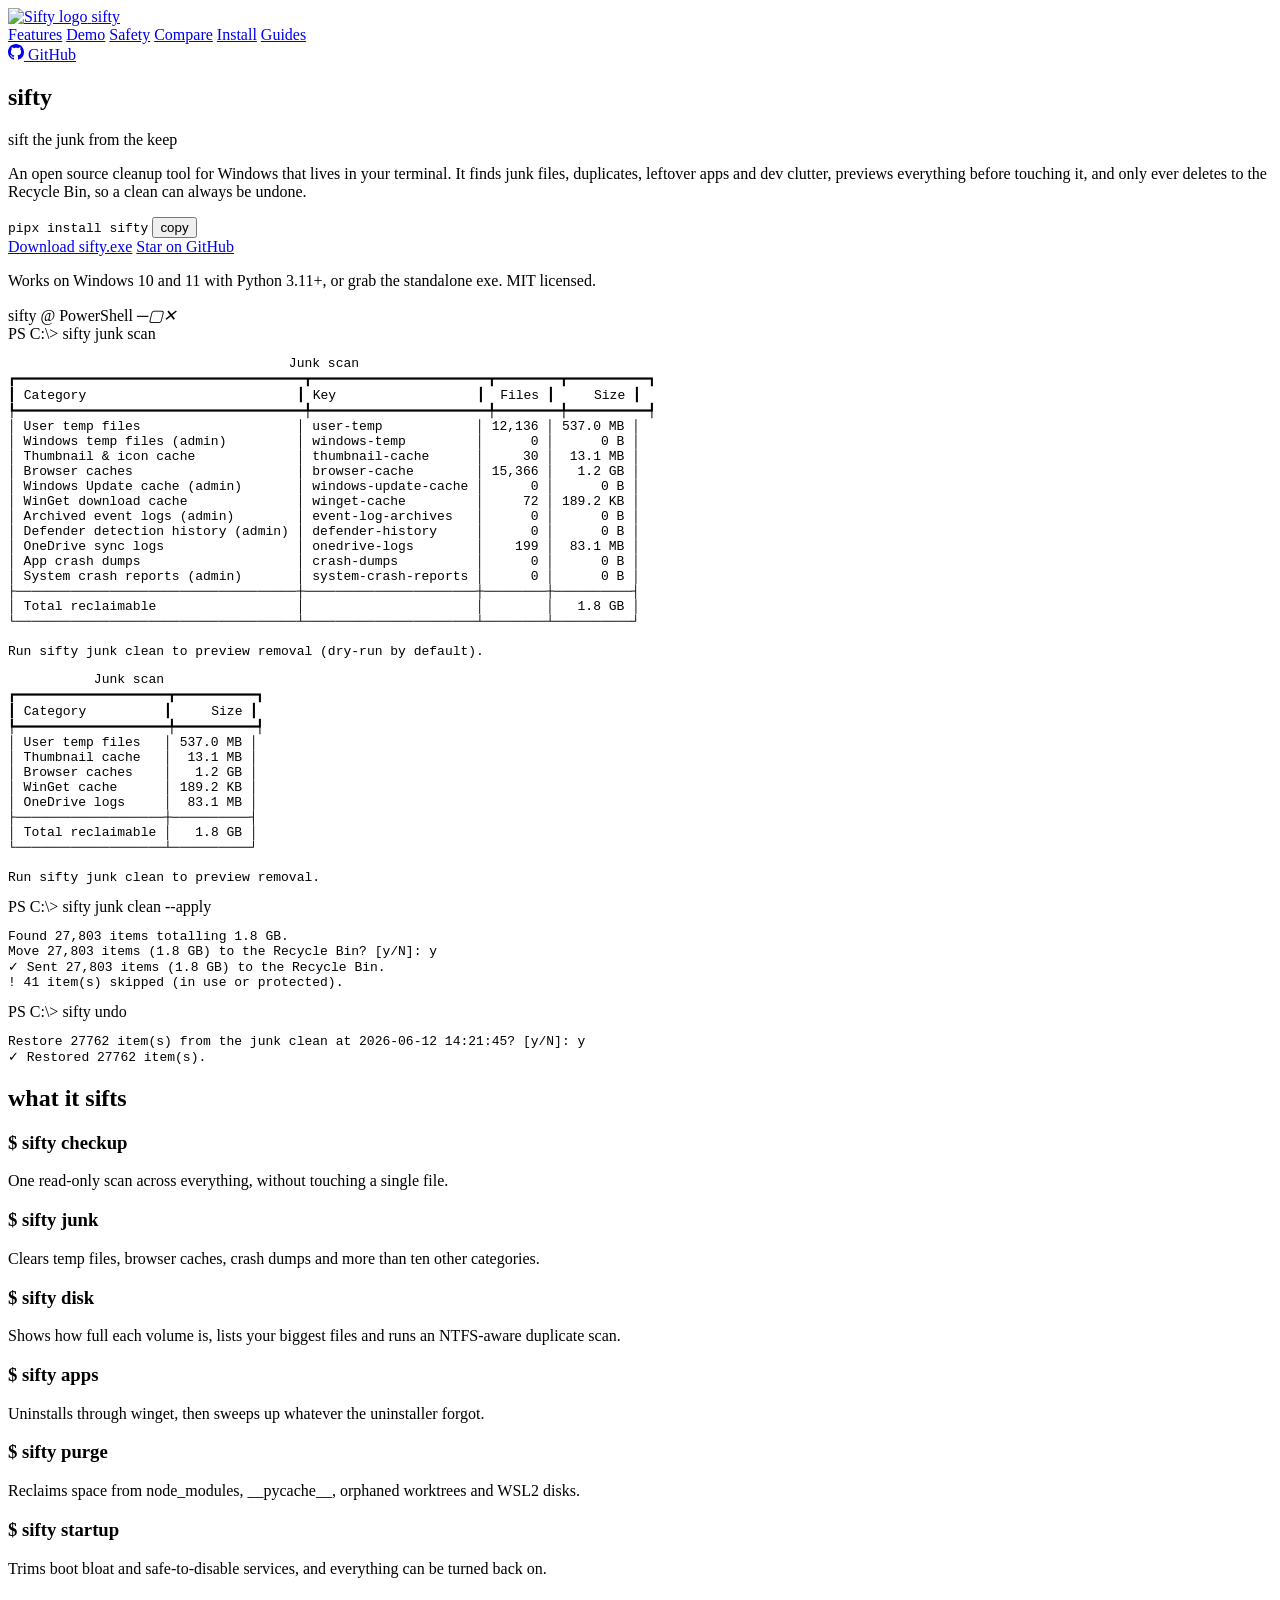
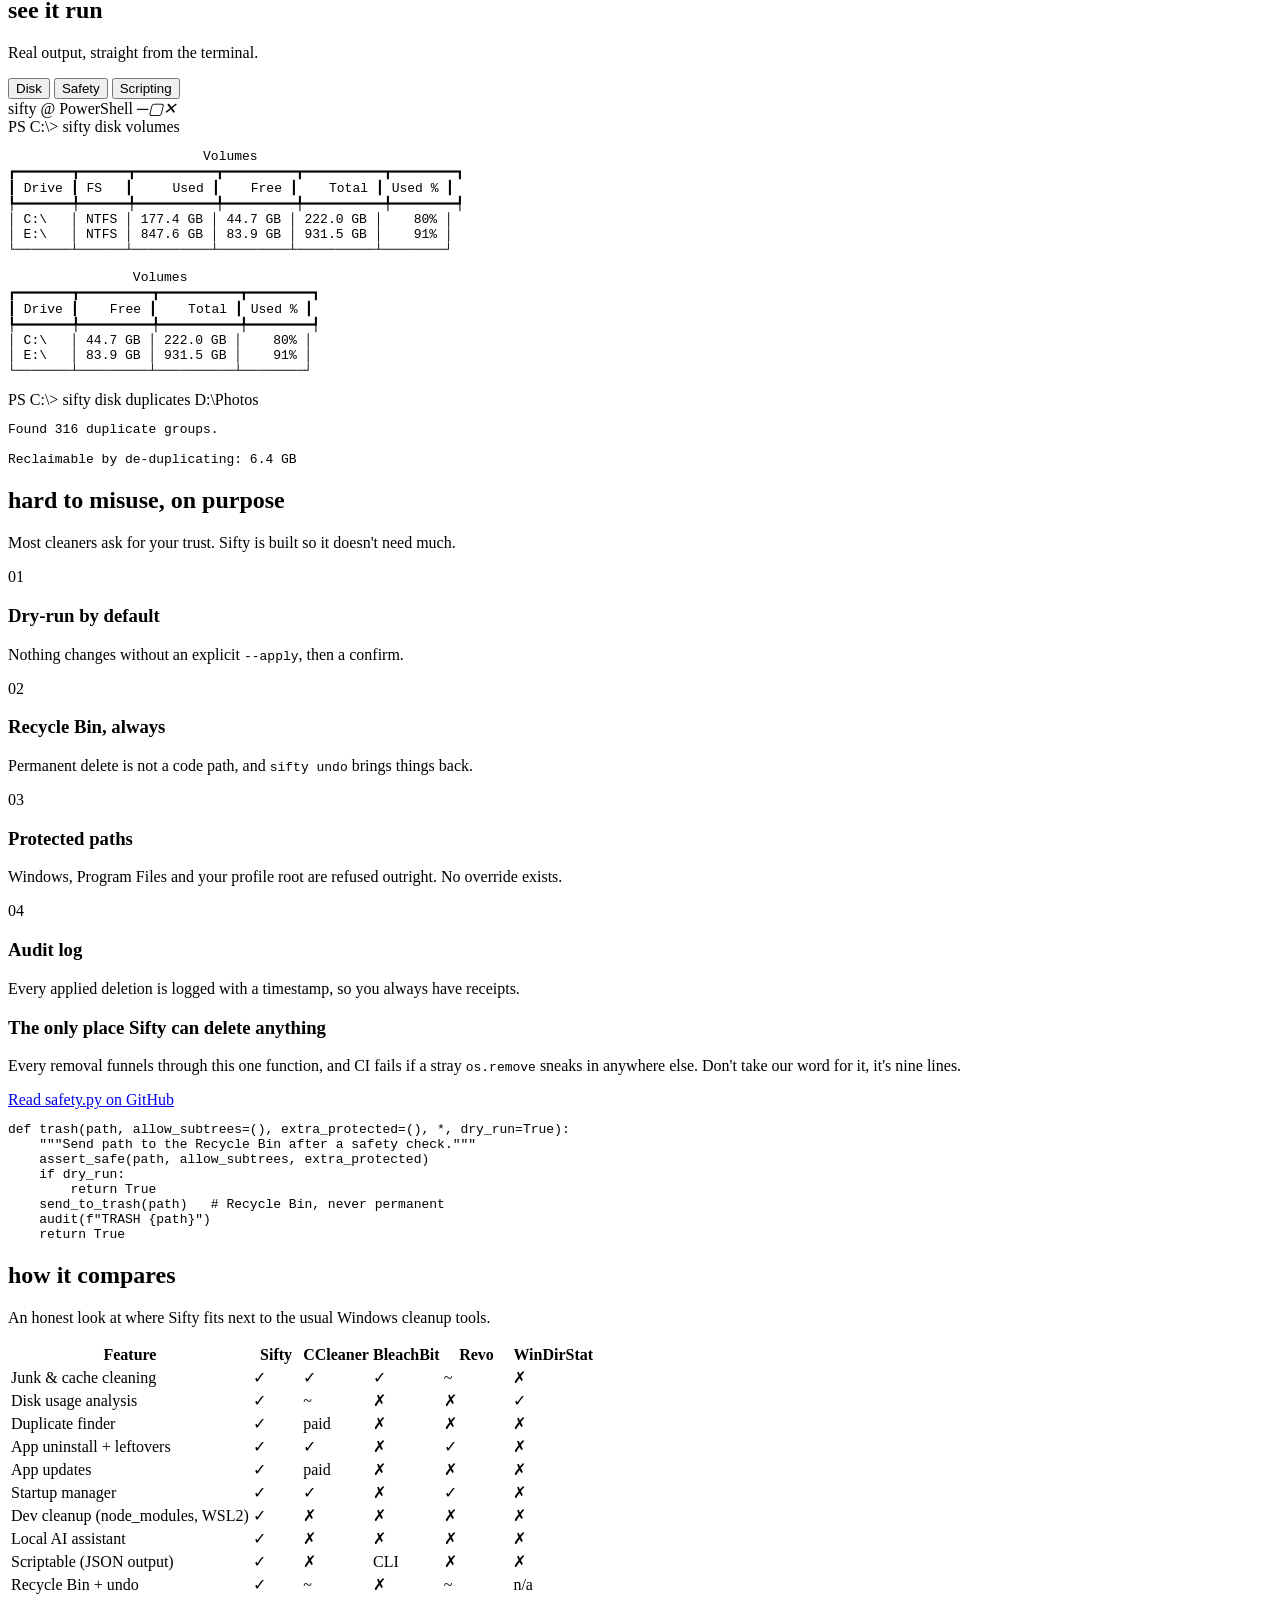
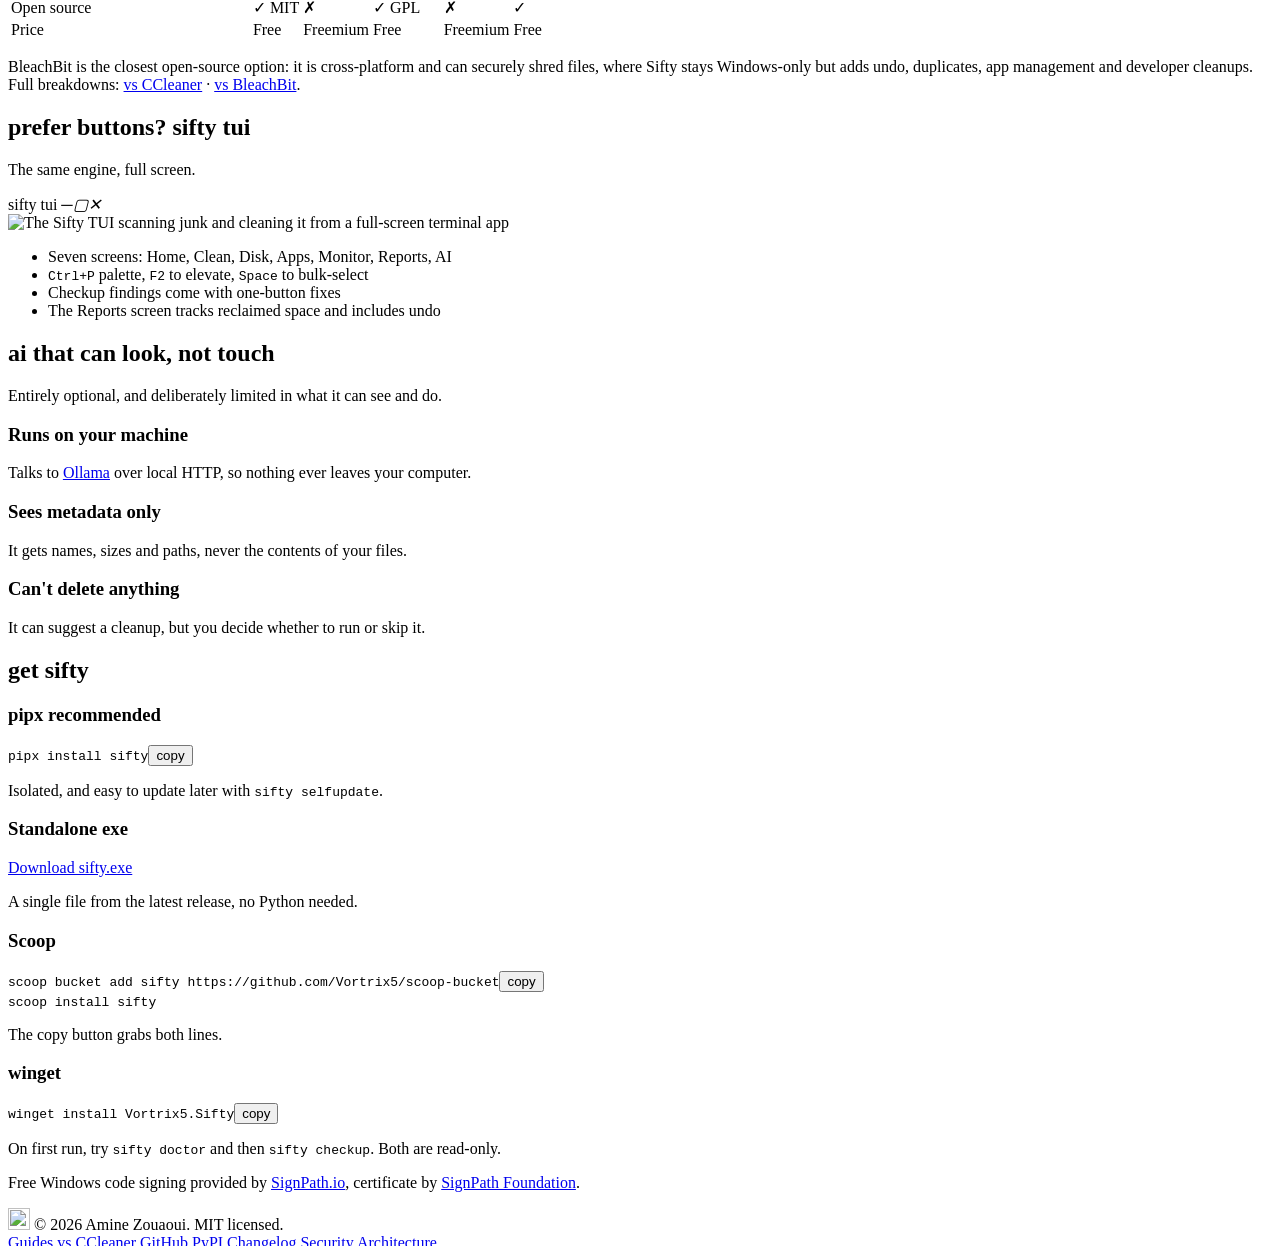
==== site/index.html @ a157681f "(chore) bump version to 0.9.0" ====
<!doctype html>
<html lang="en">
<head>
  <meta charset="utf-8">
  <meta name="viewport" content="width=device-width, initial-scale=1">
  <title>Sifty - sift the junk from the keep</title>
  <meta name="description" content="An open source Windows maintenance CLI and TUI that cleans junk, finds duplicates, manages apps and updates, and purges dev clutter. Dry-run by default, Recycle Bin only, with undo.">
  <link rel="canonical" href="https://sifty.tech/">
  <link rel="icon" type="image/png" href="assets/logo.png">
  <meta property="og:type" content="website">
  <meta property="og:title" content="Sifty - sift the junk from the keep">
  <meta property="og:description" content="Open source Windows cleanup in your terminal. Dry-run by default, deletes only to the Recycle Bin, and every clean can be undone. The optional AI runs locally and never touches your files.">
  <meta property="og:url" content="https://sifty.tech/">
  <meta property="og:image" content="https://sifty.tech/assets/social-preview.png">
  <meta name="twitter:card" content="summary_large_image">
  <meta name="twitter:title" content="Sifty - sift the junk from the keep">
  <meta name="twitter:description" content="Open source Windows cleanup in your terminal. Dry-run by default, deletes only to the Recycle Bin, and every clean can be undone.">
  <meta name="twitter:image" content="https://sifty.tech/assets/social-preview.png">
  <link rel="stylesheet" href="style.css">
  <script type="application/ld+json">
  {
    "@context": "https://schema.org",
    "@type": "SoftwareApplication",
    "name": "Sifty",
    "operatingSystem": "Windows 10, Windows 11",
    "applicationCategory": "DeveloperApplication",
    "applicationSubCategory": "System maintenance utility",
    "description": "An open source Windows maintenance CLI and TUI that cleans junk, finds duplicate files, manages apps and updates, and purges developer clutter. Dry-run by default, deletes only to the Recycle Bin, and every clean can be undone.",
    "url": "https://sifty.tech/",
    "downloadUrl": "https://github.com/Vortrix5/sifty/releases/latest",
    "softwareVersion": "0.9.0",
    "license": "https://opensource.org/licenses/MIT",
    "image": "https://sifty.tech/assets/social-preview.png",
    "screenshot": "https://sifty.tech/assets/demo.gif",
    "author": { "@type": "Person", "name": "Amine Zouaoui" },
    "offers": { "@type": "Offer", "price": "0", "priceCurrency": "USD" }
  }
  </script>
</head>
<body>

<header class="nav">
  <a class="nav-brand" href="#top">
    <img src="assets/logo.png" alt="Sifty logo" width="28" height="28">
    <span>sifty</span>
  </a>
  <nav class="nav-links" aria-label="Page sections">
    <a href="#features">Features</a>
    <a href="#demo">Demo</a>
    <a href="#safety">Safety</a>
    <a href="#compare">Compare</a>
    <a href="#install">Install</a>
    <a href="guides/">Guides</a>
  </nav>
  <a class="nav-gh" href="https://github.com/Vortrix5/sifty" rel="noopener">
    <svg viewBox="0 0 16 16" width="16" height="16" aria-hidden="true"><path fill="currentColor" d="M8 0C3.58 0 0 3.58 0 8c0 3.54 2.29 6.53 5.47 7.59.4.07.55-.17.55-.38 0-.19-.01-.82-.01-1.49-2.01.37-2.53-.49-2.69-.94-.09-.23-.48-.94-.82-1.13-.28-.15-.68-.52-.01-.53.63-.01 1.08.58 1.23.82.72 1.21 1.87.87 2.33.66.07-.52.28-.87.51-1.07-1.78-.2-3.64-.89-3.64-3.95 0-.87.31-1.59.82-2.15-.08-.2-.36-1.02.08-2.12 0 0 .67-.21 2.2.82.64-.18 1.32-.27 2-.27s1.36.09 2 .27c1.53-1.04 2.2-.82 2.2-.82.44 1.1.16 1.92.08 2.12.51.56.82 1.27.82 2.15 0 3.07-1.87 3.75-3.65 3.95.29.25.54.73.54 1.48 0 1.07-.01 1.93-.01 2.2 0 .21.15.46.55.38A8.01 8.01 0 0 0 16 8c0-4.42-3.58-8-8-8z"/></svg>
    <span>GitHub</span>
  </a>
</header>

<main id="top">

  <!-- Hero -->
  <section class="hero">
    <div class="hero-copy">
      <h1 class="wordmark">sifty<span class="caret" aria-hidden="true"></span></h1>
      <p class="tagline">sift the junk from the keep</p>
      <p class="lede">
        An open source cleanup tool for Windows that lives in your terminal.
        It finds junk files, duplicates, leftover apps and dev clutter, previews
        everything before touching it, and only ever deletes to the Recycle Bin,
        so a clean can always be undone.
      </p>
      <div class="install-pill">
        <code>pipx install sifty</code>
        <button class="copy-btn" data-copy="pipx install sifty" aria-label="Copy install command">copy</button>
      </div>
      <div class="hero-actions">
        <a class="btn btn-primary" href="https://github.com/Vortrix5/sifty/releases/latest" rel="noopener">Download sifty.exe</a>
        <a class="btn btn-ghost" href="https://github.com/Vortrix5/sifty" rel="noopener">Star on GitHub</a>
      </div>
      <p class="hero-fine">Works on Windows 10 and 11 with Python 3.11+, or grab the standalone exe. MIT licensed.</p>
    </div>

    <div class="hero-term">
      <div class="term" aria-label="Terminal demo of sifty cleaning junk and undoing it">
        <div class="term-bar">
          <span class="term-title">sifty @ PowerShell</span>
          <span class="term-controls" aria-hidden="true"><i>&#x2500;</i><i>&#x25A2;</i><i>&#x2715;</i></span>
        </div>
        <div class="term-body" id="heroTerm">
          <!-- Static transcript (replaced by the typed animation when JS runs) -->
          <div><span class="c-p">PS C:\&gt;</span> sifty junk scan</div>
          <pre class="t-out desktop-only">                                    <span class="c-d t-i">Junk scan</span>
<span class="c-d">┏━━━━━━━━━━━━━━━━━━━━━━━━━━━━━━━━━━━━┳━━━━━━━━━━━━━━━━━━━━━━┳━━━━━━━━┳━━━━━━━━━━┓</span>
<span class="c-d">┃</span> <span class="c-b">Category                          </span> <span class="c-d">┃</span> <span class="c-b">Key                 </span> <span class="c-d">┃</span> <span class="c-b"> Files</span> <span class="c-d">┃</span> <span class="c-b">    Size</span> <span class="c-d">┃</span>
<span class="c-d">┡━━━━━━━━━━━━━━━━━━━━━━━━━━━━━━━━━━━━╇━━━━━━━━━━━━━━━━━━━━━━╇━━━━━━━━╇━━━━━━━━━━┩</span>
<span class="c-d">│</span> User temp files                    <span class="c-d">│ user-temp            │</span> 12,136 <span class="c-d">│</span> 537.0 MB <span class="c-d">│</span>
<span class="c-d">│</span> Windows temp files <span class="c-y">(admin)</span>         <span class="c-d">│ windows-temp         │</span>      0 <span class="c-d">│</span>      0 B <span class="c-d">│</span>
<span class="c-d">│</span> Thumbnail &amp; icon cache             <span class="c-d">│ thumbnail-cache      │</span>     30 <span class="c-d">│</span>  13.1 MB <span class="c-d">│</span>
<span class="c-d">│</span> Browser caches                     <span class="c-d">│ browser-cache        │</span> 15,366 <span class="c-d">│</span>   1.2 GB <span class="c-d">│</span>
<span class="c-d">│</span> Windows Update cache <span class="c-y">(admin)</span>       <span class="c-d">│ windows-update-cache │</span>      0 <span class="c-d">│</span>      0 B <span class="c-d">│</span>
<span class="c-d">│</span> WinGet download cache              <span class="c-d">│ winget-cache         │</span>     72 <span class="c-d">│</span> 189.2 KB <span class="c-d">│</span>
<span class="c-d">│</span> Archived event logs <span class="c-y">(admin)</span>        <span class="c-d">│ event-log-archives   │</span>      0 <span class="c-d">│</span>      0 B <span class="c-d">│</span>
<span class="c-d">│</span> Defender detection history <span class="c-y">(admin)</span> <span class="c-d">│ defender-history     │</span>      0 <span class="c-d">│</span>      0 B <span class="c-d">│</span>
<span class="c-d">│</span> OneDrive sync logs                 <span class="c-d">│ onedrive-logs        │</span>    199 <span class="c-d">│</span>  83.1 MB <span class="c-d">│</span>
<span class="c-d">│</span> App crash dumps                    <span class="c-d">│ crash-dumps          │</span>      0 <span class="c-d">│</span>      0 B <span class="c-d">│</span>
<span class="c-d">│</span> System crash reports <span class="c-y">(admin)</span>       <span class="c-d">│ system-crash-reports │</span>      0 <span class="c-d">│</span>      0 B <span class="c-d">│</span>
<span class="c-d">├────────────────────────────────────┼──────────────────────┼────────┼──────────┤</span>
<span class="c-d">│</span> <span class="c-b">Total reclaimable                 </span> <span class="c-d">│                      │</span>        <span class="c-d">│</span> <span class="c-b">  1.8 GB</span> <span class="c-d">│</span>
<span class="c-d">└────────────────────────────────────┴──────────────────────┴────────┴──────────┘</span>

Run <span class="c-cy">sifty junk clean</span> to preview removal (dry-run by default).</pre>
          <pre class="t-out mobile-only">           <span class="c-d t-i">Junk scan</span>
<span class="c-d">┏━━━━━━━━━━━━━━━━━━━┳━━━━━━━━━━┓</span>
<span class="c-d">┃</span> <span class="c-b">Category         </span> <span class="c-d">┃</span> <span class="c-b">    Size</span> <span class="c-d">┃</span>
<span class="c-d">┡━━━━━━━━━━━━━━━━━━━╇━━━━━━━━━━┩</span>
<span class="c-d">│</span> User temp files   <span class="c-d">│</span> 537.0 MB <span class="c-d">│</span>
<span class="c-d">│</span> Thumbnail cache   <span class="c-d">│</span>  13.1 MB <span class="c-d">│</span>
<span class="c-d">│</span> Browser caches    <span class="c-d">│</span>   1.2 GB <span class="c-d">│</span>
<span class="c-d">│</span> WinGet cache      <span class="c-d">│</span> 189.2 KB <span class="c-d">│</span>
<span class="c-d">│</span> OneDrive logs     <span class="c-d">│</span>  83.1 MB <span class="c-d">│</span>
<span class="c-d">├───────────────────┼──────────┤</span>
<span class="c-d">│</span> <span class="c-b">Total reclaimable</span> <span class="c-d">│</span> <span class="c-b">  1.8 GB</span> <span class="c-d">│</span>
<span class="c-d">└───────────────────┴──────────┘</span>

Run <span class="c-cy">sifty junk clean</span> to preview removal.</pre>
          <div><span class="c-p">PS C:\&gt;</span> sifty junk clean --apply</div>
          <pre class="t-out">Found <span class="c-b">27,803</span> items totalling <span class="c-b">1.8 GB</span>.
Move 27,803 items (1.8 GB) to the Recycle Bin? [y/N]: y
<span class="c-g">✓</span> Sent 27,803 items (1.8 GB) to the Recycle Bin.
<span class="c-y">!</span> 41 item(s) skipped (in use or protected).</pre>
          <div><span class="c-p">PS C:\&gt;</span> sifty undo</div>
          <pre class="t-out">Restore 27762 item(s) from the junk clean at 2026-06-12 14:21:45? [y/N]: y
<span class="c-g">✓</span> Restored 27762 item(s).</pre>
        </div>
      </div>
    </div>
  </section>

  <!-- Features -->
  <section id="features" class="section reveal">
    <h2>what it sifts</h2>
    <div class="grid grid-3">
      <article class="card">
        <h3 class="card-cmd">$ sifty checkup</h3>
        <p>One read-only scan across everything, without touching a single file.</p>
      </article>
      <article class="card">
        <h3 class="card-cmd">$ sifty junk</h3>
        <p>Clears temp files, browser caches, crash dumps and more than ten other categories.</p>
      </article>
      <article class="card">
        <h3 class="card-cmd">$ sifty disk</h3>
        <p>Shows how full each volume is, lists your biggest files and runs an NTFS-aware duplicate scan.</p>
      </article>
      <article class="card">
        <h3 class="card-cmd">$ sifty apps</h3>
        <p>Uninstalls through winget, then sweeps up whatever the uninstaller forgot.</p>
      </article>
      <article class="card">
        <h3 class="card-cmd">$ sifty purge</h3>
        <p>Reclaims space from node_modules, __pycache__, orphaned worktrees and WSL2 disks.</p>
      </article>
      <article class="card">
        <h3 class="card-cmd">$ sifty startup</h3>
        <p>Trims boot bloat and safe-to-disable services, and everything can be turned back on.</p>
      </article>
    </div>
  </section>

  <!-- Demo tabs -->
  <section id="demo" class="section reveal">
    <h2>see it run</h2>
    <p class="section-sub">Real output, straight from the terminal.</p>

    <div class="tabs" role="tablist" aria-label="Command demos">
      <button class="tab is-active" role="tab" aria-selected="true" data-tab="disk">Disk</button>
      <button class="tab" role="tab" aria-selected="false" data-tab="safety">Safety</button>
      <button class="tab" role="tab" aria-selected="false" data-tab="scripting">Scripting</button>
    </div>

    <div class="term term-wide">
      <div class="term-bar">
        <span class="term-title">sifty @ PowerShell</span>
        <span class="term-controls" aria-hidden="true"><i>&#x2500;</i><i>&#x25A2;</i><i>&#x2715;</i></span>
      </div>

      <div class="term-body" data-panel="disk">
        <div><span class="c-p">PS C:\&gt;</span> sifty disk volumes</div>
        <pre class="t-out desktop-only">                         <span class="c-d t-i">Volumes</span>
<span class="c-d">┏━━━━━━━┳━━━━━━┳━━━━━━━━━━┳━━━━━━━━━┳━━━━━━━━━━┳━━━━━━━━┓</span>
<span class="c-d">┃</span> <span class="c-b">Drive</span> <span class="c-d">┃</span> <span class="c-b">FS  </span> <span class="c-d">┃</span> <span class="c-b">    Used</span> <span class="c-d">┃</span> <span class="c-b">   Free</span> <span class="c-d">┃</span> <span class="c-b">   Total</span> <span class="c-d">┃</span> <span class="c-b">Used %</span> <span class="c-d">┃</span>
<span class="c-d">┡━━━━━━━╇━━━━━━╇━━━━━━━━━━╇━━━━━━━━━╇━━━━━━━━━━╇━━━━━━━━┩</span>
<span class="c-d">│</span> C:\   <span class="c-d">│ NTFS │</span> 177.4 GB <span class="c-d">│</span> 44.7 GB <span class="c-d">│</span> 222.0 GB <span class="c-d">│</span> <span class="c-y">   80%</span> <span class="c-d">│</span>
<span class="c-d">│</span> E:\   <span class="c-d">│ NTFS │</span> 847.6 GB <span class="c-d">│</span> 83.9 GB <span class="c-d">│</span> 931.5 GB <span class="c-d">│</span> <span class="c-r">   91%</span> <span class="c-d">│</span>
<span class="c-d">└───────┴──────┴──────────┴─────────┴──────────┴────────┘</span></pre>
        <pre class="t-out mobile-only">                <span class="c-d t-i">Volumes</span>
<span class="c-d">┏━━━━━━━┳━━━━━━━━━┳━━━━━━━━━━┳━━━━━━━━┓</span>
<span class="c-d">┃</span> <span class="c-b">Drive</span> <span class="c-d">┃</span> <span class="c-b">   Free</span> <span class="c-d">┃</span> <span class="c-b">   Total</span> <span class="c-d">┃</span> <span class="c-b">Used %</span> <span class="c-d">┃</span>
<span class="c-d">┡━━━━━━━╇━━━━━━━━━╇━━━━━━━━━━╇━━━━━━━━┩</span>
<span class="c-d">│</span> C:\   <span class="c-d">│</span> 44.7 GB <span class="c-d">│</span> 222.0 GB <span class="c-d">│</span> <span class="c-y">   80%</span> <span class="c-d">│</span>
<span class="c-d">│</span> E:\   <span class="c-d">│</span> 83.9 GB <span class="c-d">│</span> 931.5 GB <span class="c-d">│</span> <span class="c-r">   91%</span> <span class="c-d">│</span>
<span class="c-d">└───────┴─────────┴──────────┴────────┘</span></pre>
        <div><span class="c-p">PS C:\&gt;</span> sifty disk duplicates D:\Photos</div>
        <pre class="t-out">Found <span class="c-b">316</span> duplicate groups.

<span class="c-b">Reclaimable by de-duplicating: 6.4 GB</span></pre>
      </div>

      <div class="term-body" data-panel="safety" hidden>
        <div><span class="c-p">PS C:\&gt;</span> sifty junk clean --apply</div>
        <pre class="t-out">Found <span class="c-b">27,803</span> items totalling <span class="c-b">1.8 GB</span>.
Move 27,803 items (1.8 GB) to the Recycle Bin? [y/N]: y
<span class="c-g">✓</span> Sent 27,803 items (1.8 GB) to the Recycle Bin.</pre>
        <div><span class="c-p">PS C:\&gt;</span> Get-Content $env:APPDATA\sifty\audit.log -Tail 2</div>
        <pre class="t-out"><span class="c-d">2026-06-12T13:21:45+00:00</span> TRASH C:\Users\amine\AppData\Local\Temp\wct8A3.tmp
<span class="c-d">2026-06-12T13:21:45+00:00</span> TRASH C:\Users\amine\AppData\Local\...\thumbcache_96.db</pre>
        <div><span class="c-p">PS C:\&gt;</span> sifty undo</div>
        <pre class="t-out">Restore 27762 item(s) from the junk clean at 2026-06-12 14:21:45? [y/N]: y
<span class="c-g">✓</span> Restored 27762 item(s).</pre>
        <p class="panel-note">Protected paths like <code>C:\Windows</code> are refused outright. There is no <code>--force</code> flag.</p>
      </div>

      <div class="term-body" data-panel="scripting" hidden>
        <div><span class="c-p">PS C:\&gt;</span> sifty junk scan | jq '[.[].size_bytes] | add'</div>
        <pre class="t-out">1940603039</pre>
        <div><span class="c-p">PS C:\&gt;</span> sifty disk volumes | jq '.[] | {drive, percent}'</div>
        <pre class="t-out">{
  "drive": "C:\\",
  "percent": 79.9
}
{
  "drive": "E:\\",
  "percent": 91
}</pre>
        <p class="panel-note">Read-only commands emit JSON when piped, or with <code>--json</code>.</p>
      </div>
    </div>
  </section>

  <!-- Safety -->
  <section id="safety" class="section reveal">
    <h2>hard to misuse, on purpose</h2>
    <p class="section-sub">Most cleaners ask for your trust. Sifty is built so it doesn't need much.</p>
    <div class="grid grid-4">
      <article class="card card-num">
        <span class="num">01</span>
        <h3>Dry-run by default</h3>
        <p>Nothing changes without an explicit <code>--apply</code>, then a confirm.</p>
      </article>
      <article class="card card-num">
        <span class="num">02</span>
        <h3>Recycle Bin, always</h3>
        <p>Permanent delete is not a code path, and <code>sifty undo</code> brings things back.</p>
      </article>
      <article class="card card-num">
        <span class="num">03</span>
        <h3>Protected paths</h3>
        <p>Windows, Program Files and your profile root are refused outright. No override exists.</p>
      </article>
      <article class="card card-num">
        <span class="num">04</span>
        <h3>Audit log</h3>
        <p>Every applied deletion is logged with a timestamp, so you always have receipts.</p>
      </article>
    </div>

    <div class="code-proof">
      <div class="code-proof-text">
        <h3>The only place Sifty can delete anything</h3>
        <p>
          Every removal funnels through this one function, and CI fails if a stray
          <code>os.remove</code> sneaks in anywhere else. Don't take our word for it, it's nine lines.
        </p>
        <a class="btn btn-ghost" href="https://github.com/Vortrix5/sifty/blob/main/src/sifty/core/safety.py" rel="noopener">Read safety.py on GitHub</a>
      </div>
      <pre class="code-block"><span class="c-mag">def</span> <span class="c-cy">trash</span>(path, allow_subtrees=(), extra_protected=(), *, dry_run=<span class="c-g">True</span>):
    <span class="c-d">"""Send path to the Recycle Bin after a safety check."""</span>
    assert_safe(path, allow_subtrees, extra_protected)
    <span class="c-mag">if</span> dry_run:
        <span class="c-mag">return</span> <span class="c-g">True</span>
    send_to_trash(path)   <span class="c-d"># Recycle Bin, never permanent</span>
    audit(<span class="c-y">f"TRASH {path}"</span>)
    <span class="c-mag">return</span> <span class="c-g">True</span></pre>
    </div>
  </section>

  <!-- Compare -->
  <section id="compare" class="section reveal">
    <h2>how it compares</h2>
    <p class="section-sub">An honest look at where Sifty fits next to the usual Windows cleanup tools.</p>
    <div class="table-wrap">
      <table class="cmp-table">
        <thead>
          <tr><th>Feature</th><th>Sifty</th><th>CCleaner</th><th>BleachBit</th><th>Revo</th><th>WinDirStat</th></tr>
        </thead>
        <tbody>
          <tr><td>Junk &amp; cache cleaning</td><td class="cmp-yes">&#10003;</td><td class="cmp-yes">&#10003;</td><td class="cmp-yes">&#10003;</td><td class="cmp-mid">~</td><td class="cmp-no">&#10007;</td></tr>
          <tr><td>Disk usage analysis</td><td class="cmp-yes">&#10003;</td><td class="cmp-mid">~</td><td class="cmp-no">&#10007;</td><td class="cmp-no">&#10007;</td><td class="cmp-yes">&#10003;</td></tr>
          <tr><td>Duplicate finder</td><td class="cmp-yes">&#10003;</td><td class="cmp-mid">paid</td><td class="cmp-no">&#10007;</td><td class="cmp-no">&#10007;</td><td class="cmp-no">&#10007;</td></tr>
          <tr><td>App uninstall + leftovers</td><td class="cmp-yes">&#10003;</td><td class="cmp-yes">&#10003;</td><td class="cmp-no">&#10007;</td><td class="cmp-yes">&#10003;</td><td class="cmp-no">&#10007;</td></tr>
          <tr><td>App updates</td><td class="cmp-yes">&#10003;</td><td class="cmp-mid">paid</td><td class="cmp-no">&#10007;</td><td class="cmp-no">&#10007;</td><td class="cmp-no">&#10007;</td></tr>
          <tr><td>Startup manager</td><td class="cmp-yes">&#10003;</td><td class="cmp-yes">&#10003;</td><td class="cmp-no">&#10007;</td><td class="cmp-yes">&#10003;</td><td class="cmp-no">&#10007;</td></tr>
          <tr><td>Dev cleanup (node_modules, WSL2)</td><td class="cmp-yes">&#10003;</td><td class="cmp-no">&#10007;</td><td class="cmp-no">&#10007;</td><td class="cmp-no">&#10007;</td><td class="cmp-no">&#10007;</td></tr>
          <tr><td>Local AI assistant</td><td class="cmp-yes">&#10003;</td><td class="cmp-no">&#10007;</td><td class="cmp-no">&#10007;</td><td class="cmp-no">&#10007;</td><td class="cmp-no">&#10007;</td></tr>
          <tr><td>Scriptable (JSON output)</td><td class="cmp-yes">&#10003;</td><td class="cmp-no">&#10007;</td><td class="cmp-mid">CLI</td><td class="cmp-no">&#10007;</td><td class="cmp-no">&#10007;</td></tr>
          <tr><td>Recycle Bin + undo</td><td class="cmp-yes">&#10003;</td><td class="cmp-mid">~</td><td class="cmp-no">&#10007;</td><td class="cmp-mid">~</td><td class="cmp-mid">n/a</td></tr>
          <tr><td>Open source</td><td class="cmp-yes">&#10003; MIT</td><td class="cmp-no">&#10007;</td><td class="cmp-yes">&#10003; GPL</td><td class="cmp-no">&#10007;</td><td class="cmp-yes">&#10003;</td></tr>
          <tr><td>Price</td><td class="cmp-yes">Free</td><td class="cmp-mid">Freemium</td><td class="cmp-yes">Free</td><td class="cmp-mid">Freemium</td><td class="cmp-yes">Free</td></tr>
        </tbody>
      </table>
    </div>
    <p class="section-foot">
      BleachBit is the closest open-source option: it is cross-platform and can
      securely shred files, where Sifty stays Windows-only but adds undo,
      duplicates, app management and developer cleanups. Full breakdowns:
      <a href="alternatives/ccleaner.html">vs CCleaner</a> &middot;
      <a href="alternatives/bleachbit.html">vs BleachBit</a>.
    </p>
  </section>

  <!-- TUI -->
  <section id="tui" class="section reveal">
    <h2>prefer buttons? sifty tui</h2>
    <p class="section-sub">The same engine, full screen.</p>
    <div class="tui-wrap">
      <div class="term">
        <div class="term-bar">
          <span class="term-title">sifty tui</span>
          <span class="term-controls" aria-hidden="true"><i>&#x2500;</i><i>&#x25A2;</i><i>&#x2715;</i></span>
        </div>
        <img class="tui-gif" src="assets/demo.gif" alt="The Sifty TUI scanning junk and cleaning it from a full-screen terminal app" loading="lazy" width="938" height="688">
      </div>
      <ul class="tui-points">
        <li>Seven screens: Home, Clean, Disk, Apps, Monitor, Reports, AI</li>
        <li><kbd>Ctrl+P</kbd> palette, <kbd>F2</kbd> to elevate, <kbd>Space</kbd> to bulk-select</li>
        <li>Checkup findings come with one-button fixes</li>
        <li>The Reports screen tracks reclaimed space and includes undo</li>
      </ul>
    </div>
  </section>

  <!-- AI -->
  <section id="ai" class="section reveal">
    <h2>ai that can look, not touch</h2>
    <p class="section-sub">Entirely optional, and deliberately limited in what it can see and do.</p>
    <div class="ai-row">
      <div>
        <h3>Runs on your machine</h3>
        <p>Talks to <a href="https://ollama.com" rel="noopener">Ollama</a> over local HTTP, so nothing ever leaves your computer.</p>
      </div>
      <div>
        <h3>Sees metadata only</h3>
        <p>It gets names, sizes and paths, never the contents of your files.</p>
      </div>
      <div>
        <h3>Can't delete anything</h3>
        <p>It can suggest a cleanup, but you decide whether to run or skip it.</p>
      </div>
    </div>
  </section>

  <!-- Install -->
  <section id="install" class="section reveal">
    <h2>get sifty</h2>
    <div class="grid grid-2 install-grid">
      <article class="card install-card">
        <h3>pipx <span class="badge">recommended</span></h3>
        <div class="cmd-line"><code>pipx install sifty</code><button class="copy-btn" data-copy="pipx install sifty" aria-label="Copy pipx command">copy</button></div>
        <p>Isolated, and easy to update later with <code>sifty selfupdate</code>.</p>
      </article>
      <article class="card install-card">
        <h3>Standalone exe</h3>
        <div class="cmd-line"><a class="btn btn-primary btn-small" href="https://github.com/Vortrix5/sifty/releases/latest" rel="noopener">Download sifty.exe</a></div>
        <p>A single file from the latest release, no Python needed.</p>
      </article>
      <article class="card install-card">
        <h3>Scoop</h3>
        <div class="cmd-line"><code>scoop bucket add sifty https://github.com/Vortrix5/scoop-bucket</code><button class="copy-btn" data-copy="scoop bucket add sifty https://github.com/Vortrix5/scoop-bucket; scoop install sifty" aria-label="Copy scoop commands">copy</button></div>
        <div class="cmd-line"><code>scoop install sifty</code></div>
        <p>The copy button grabs both lines.</p>
      </article>
      <article class="card install-card">
        <h3>winget</h3>
        <div class="cmd-line"><code>winget install Vortrix5.Sifty</code><button class="copy-btn" data-copy="winget install Vortrix5.Sifty" aria-label="Copy winget command">copy</button></div>
      </article>
    </div>
    <p class="section-foot">On first run, try <code>sifty doctor</code> and then <code>sifty checkup</code>. Both are read-only.</p>
    <p class="section-foot">Free Windows code signing provided by <a href="https://about.signpath.io/" rel="noopener">SignPath.io</a>, certificate by <a href="https://signpath.org/" rel="noopener">SignPath Foundation</a>.</p>
  </section>

</main>

<footer class="footer">
  <div class="footer-inner">
    <div class="footer-brand">
      <img src="assets/logo.png" alt="" width="22" height="22">
      <span>© 2026 Amine Zouaoui. MIT licensed.</span>
    </div>
    <nav class="footer-links" aria-label="Project links">
      <a href="guides/">Guides</a>
      <a href="alternatives/ccleaner.html">vs CCleaner</a>
      <a href="https://github.com/Vortrix5/sifty" rel="noopener">GitHub</a>
      <a href="https://pypi.org/project/sifty/" rel="noopener">PyPI</a>
      <a href="https://github.com/Vortrix5/sifty/blob/main/CHANGELOG.md" rel="noopener">Changelog</a>
      <a href="https://github.com/Vortrix5/sifty/blob/main/SECURITY.md" rel="noopener">Security</a>
      <a href="https://github.com/Vortrix5/sifty/blob/main/docs/ARCHITECTURE.md" rel="noopener">Architecture</a>
    </nav>
  </div>
</footer>

<!-- Animation script for the hero terminal -->
<template id="heroScript">
  <div data-kind="cmd">sifty junk scan</div>
  <div data-kind="out"><pre class="t-out desktop-only">                                    <span class="c-d t-i">Junk scan</span>
<span class="c-d">┏━━━━━━━━━━━━━━━━━━━━━━━━━━━━━━━━━━━━┳━━━━━━━━━━━━━━━━━━━━━━┳━━━━━━━━┳━━━━━━━━━━┓</span>
<span class="c-d">┃</span> <span class="c-b">Category                          </span> <span class="c-d">┃</span> <span class="c-b">Key                 </span> <span class="c-d">┃</span> <span class="c-b"> Files</span> <span class="c-d">┃</span> <span class="c-b">    Size</span> <span class="c-d">┃</span>
<span class="c-d">┡━━━━━━━━━━━━━━━━━━━━━━━━━━━━━━━━━━━━╇━━━━━━━━━━━━━━━━━━━━━━╇━━━━━━━━╇━━━━━━━━━━┩</span>
<span class="c-d">│</span> User temp files                    <span class="c-d">│ user-temp            │</span> 12,136 <span class="c-d">│</span> 537.0 MB <span class="c-d">│</span>
<span class="c-d">│</span> Windows temp files <span class="c-y">(admin)</span>         <span class="c-d">│ windows-temp         │</span>      0 <span class="c-d">│</span>      0 B <span class="c-d">│</span>
<span class="c-d">│</span> Thumbnail &amp; icon cache             <span class="c-d">│ thumbnail-cache      │</span>     30 <span class="c-d">│</span>  13.1 MB <span class="c-d">│</span>
<span class="c-d">│</span> Browser caches                     <span class="c-d">│ browser-cache        │</span> 15,366 <span class="c-d">│</span>   1.2 GB <span class="c-d">│</span>
<span class="c-d">│</span> Windows Update cache <span class="c-y">(admin)</span>       <span class="c-d">│ windows-update-cache │</span>      0 <span class="c-d">│</span>      0 B <span class="c-d">│</span>
<span class="c-d">│</span> WinGet download cache              <span class="c-d">│ winget-cache         │</span>     72 <span class="c-d">│</span> 189.2 KB <span class="c-d">│</span>
<span class="c-d">│</span> Archived event logs <span class="c-y">(admin)</span>        <span class="c-d">│ event-log-archives   │</span>      0 <span class="c-d">│</span>      0 B <span class="c-d">│</span>
<span class="c-d">│</span> Defender detection history <span class="c-y">(admin)</span> <span class="c-d">│ defender-history     │</span>      0 <span class="c-d">│</span>      0 B <span class="c-d">│</span>
<span class="c-d">│</span> OneDrive sync logs                 <span class="c-d">│ onedrive-logs        │</span>    199 <span class="c-d">│</span>  83.1 MB <span class="c-d">│</span>
<span class="c-d">│</span> App crash dumps                    <span class="c-d">│ crash-dumps          │</span>      0 <span class="c-d">│</span>      0 B <span class="c-d">│</span>
<span class="c-d">│</span> System crash reports <span class="c-y">(admin)</span>       <span class="c-d">│ system-crash-reports │</span>      0 <span class="c-d">│</span>      0 B <span class="c-d">│</span>
<span class="c-d">├────────────────────────────────────┼──────────────────────┼────────┼──────────┤</span>
<span class="c-d">│</span> <span class="c-b">Total reclaimable                 </span> <span class="c-d">│                      │</span>        <span class="c-d">│</span> <span class="c-b">  1.8 GB</span> <span class="c-d">│</span>
<span class="c-d">└────────────────────────────────────┴──────────────────────┴────────┴──────────┘</span>

Run <span class="c-cy">sifty junk clean</span> to preview removal (dry-run by default).</pre><pre class="t-out mobile-only">           <span class="c-d t-i">Junk scan</span>
<span class="c-d">┏━━━━━━━━━━━━━━━━━━━┳━━━━━━━━━━┓</span>
<span class="c-d">┃</span> <span class="c-b">Category         </span> <span class="c-d">┃</span> <span class="c-b">    Size</span> <span class="c-d">┃</span>
<span class="c-d">┡━━━━━━━━━━━━━━━━━━━╇━━━━━━━━━━┩</span>
<span class="c-d">│</span> User temp files   <span class="c-d">│</span> 537.0 MB <span class="c-d">│</span>
<span class="c-d">│</span> Thumbnail cache   <span class="c-d">│</span>  13.1 MB <span class="c-d">│</span>
<span class="c-d">│</span> Browser caches    <span class="c-d">│</span>   1.2 GB <span class="c-d">│</span>
<span class="c-d">│</span> WinGet cache      <span class="c-d">│</span> 189.2 KB <span class="c-d">│</span>
<span class="c-d">│</span> OneDrive logs     <span class="c-d">│</span>  83.1 MB <span class="c-d">│</span>
<span class="c-d">├───────────────────┼──────────┤</span>
<span class="c-d">│</span> <span class="c-b">Total reclaimable</span> <span class="c-d">│</span> <span class="c-b">  1.8 GB</span> <span class="c-d">│</span>
<span class="c-d">└───────────────────┴──────────┘</span>

Run <span class="c-cy">sifty junk clean</span> to preview removal.</pre></div>
  <div data-kind="pause" data-ms="1400"></div>
  <div data-kind="cmd">sifty junk clean --apply</div>
  <div data-kind="out"><pre class="t-out">Found <span class="c-b">27,803</span> items totalling <span class="c-b">1.8 GB</span>.</pre></div>
  <div data-kind="ask">Move 27,803 items (1.8 GB) to the Recycle Bin? [y/N]: </div>
  <div data-kind="out"><pre class="t-out"><span class="c-g">✓</span> Sent 27,803 items (1.8 GB) to the Recycle Bin.
<span class="c-y">!</span> 41 item(s) skipped (in use or protected).</pre></div>
  <div data-kind="pause" data-ms="1600"></div>
  <div data-kind="cmd">sifty undo</div>
  <div data-kind="ask">Restore 27762 item(s) from the junk clean at 2026-06-12 14:21:45? [y/N]: </div>
  <div data-kind="out"><pre class="t-out"><span class="c-g">✓</span> Restored 27762 item(s).</pre></div>
</template>

<script src="app.js"></script>
</body>
</html>
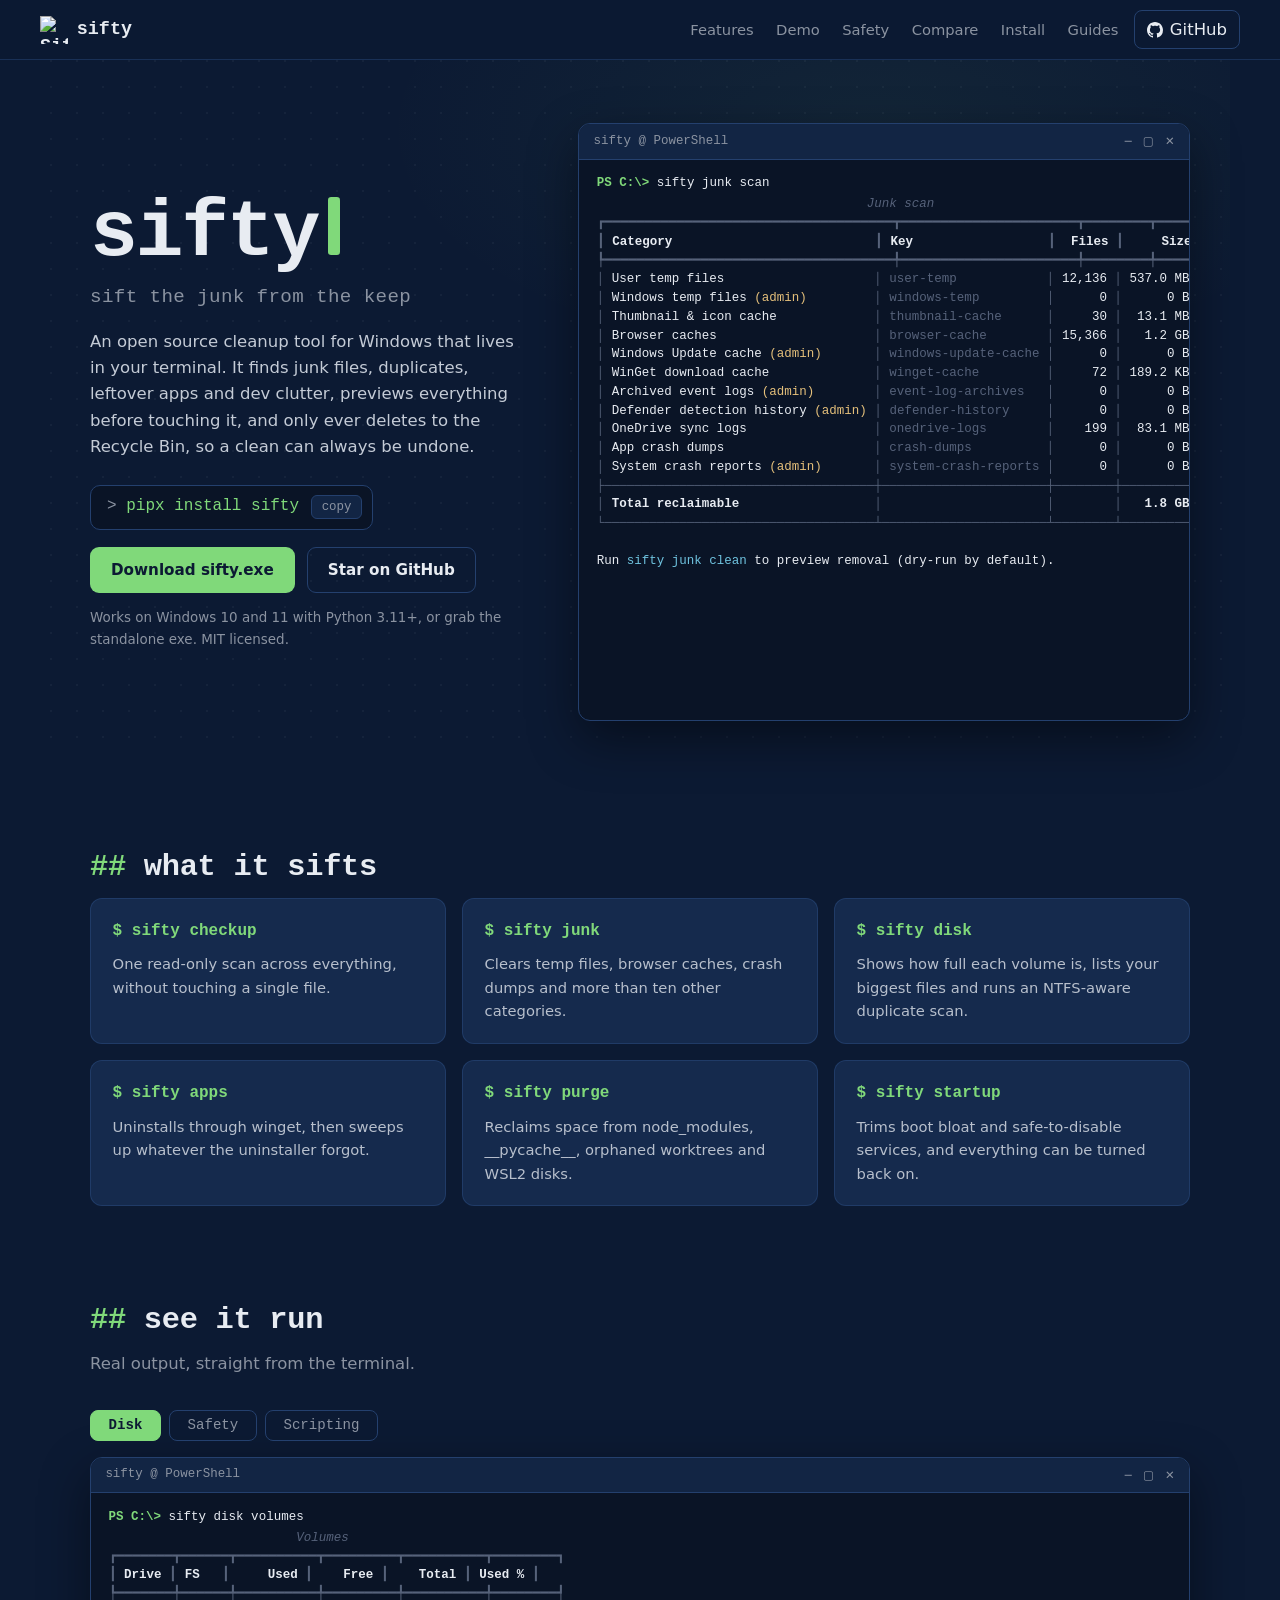
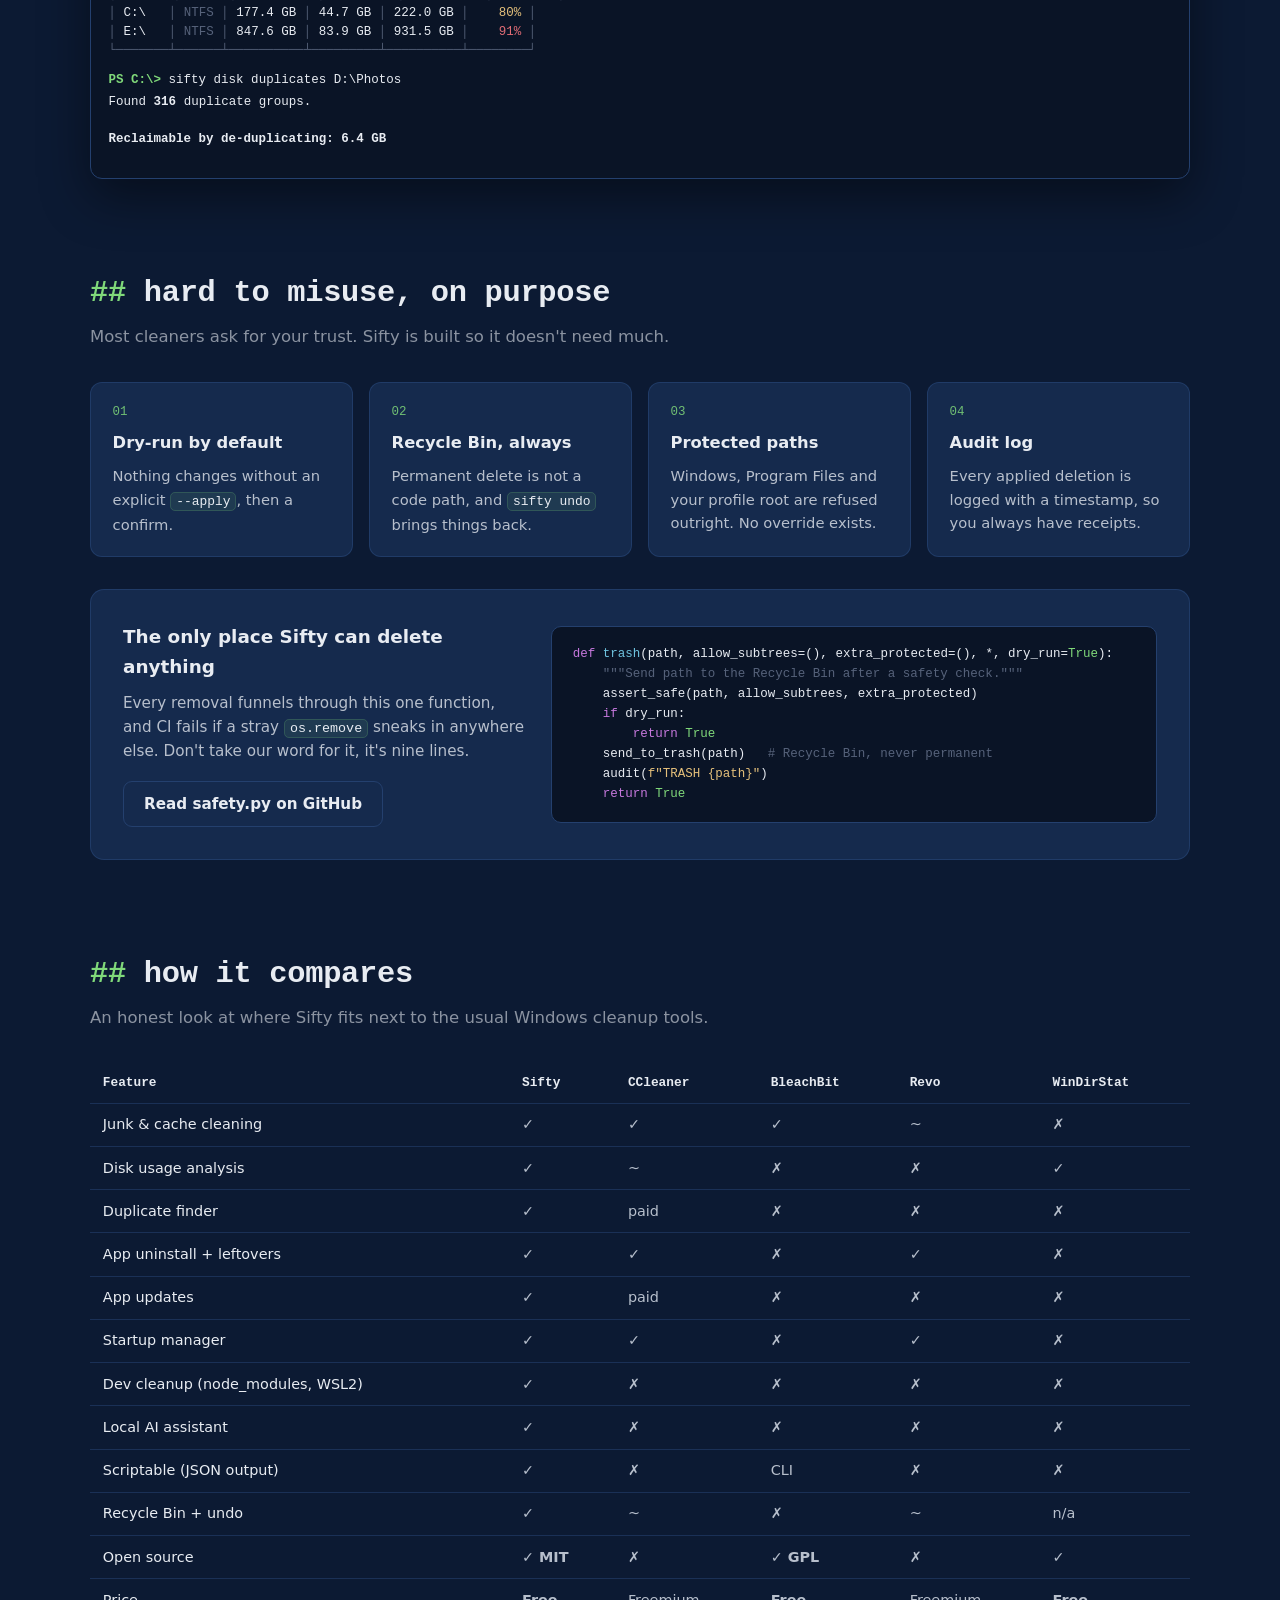
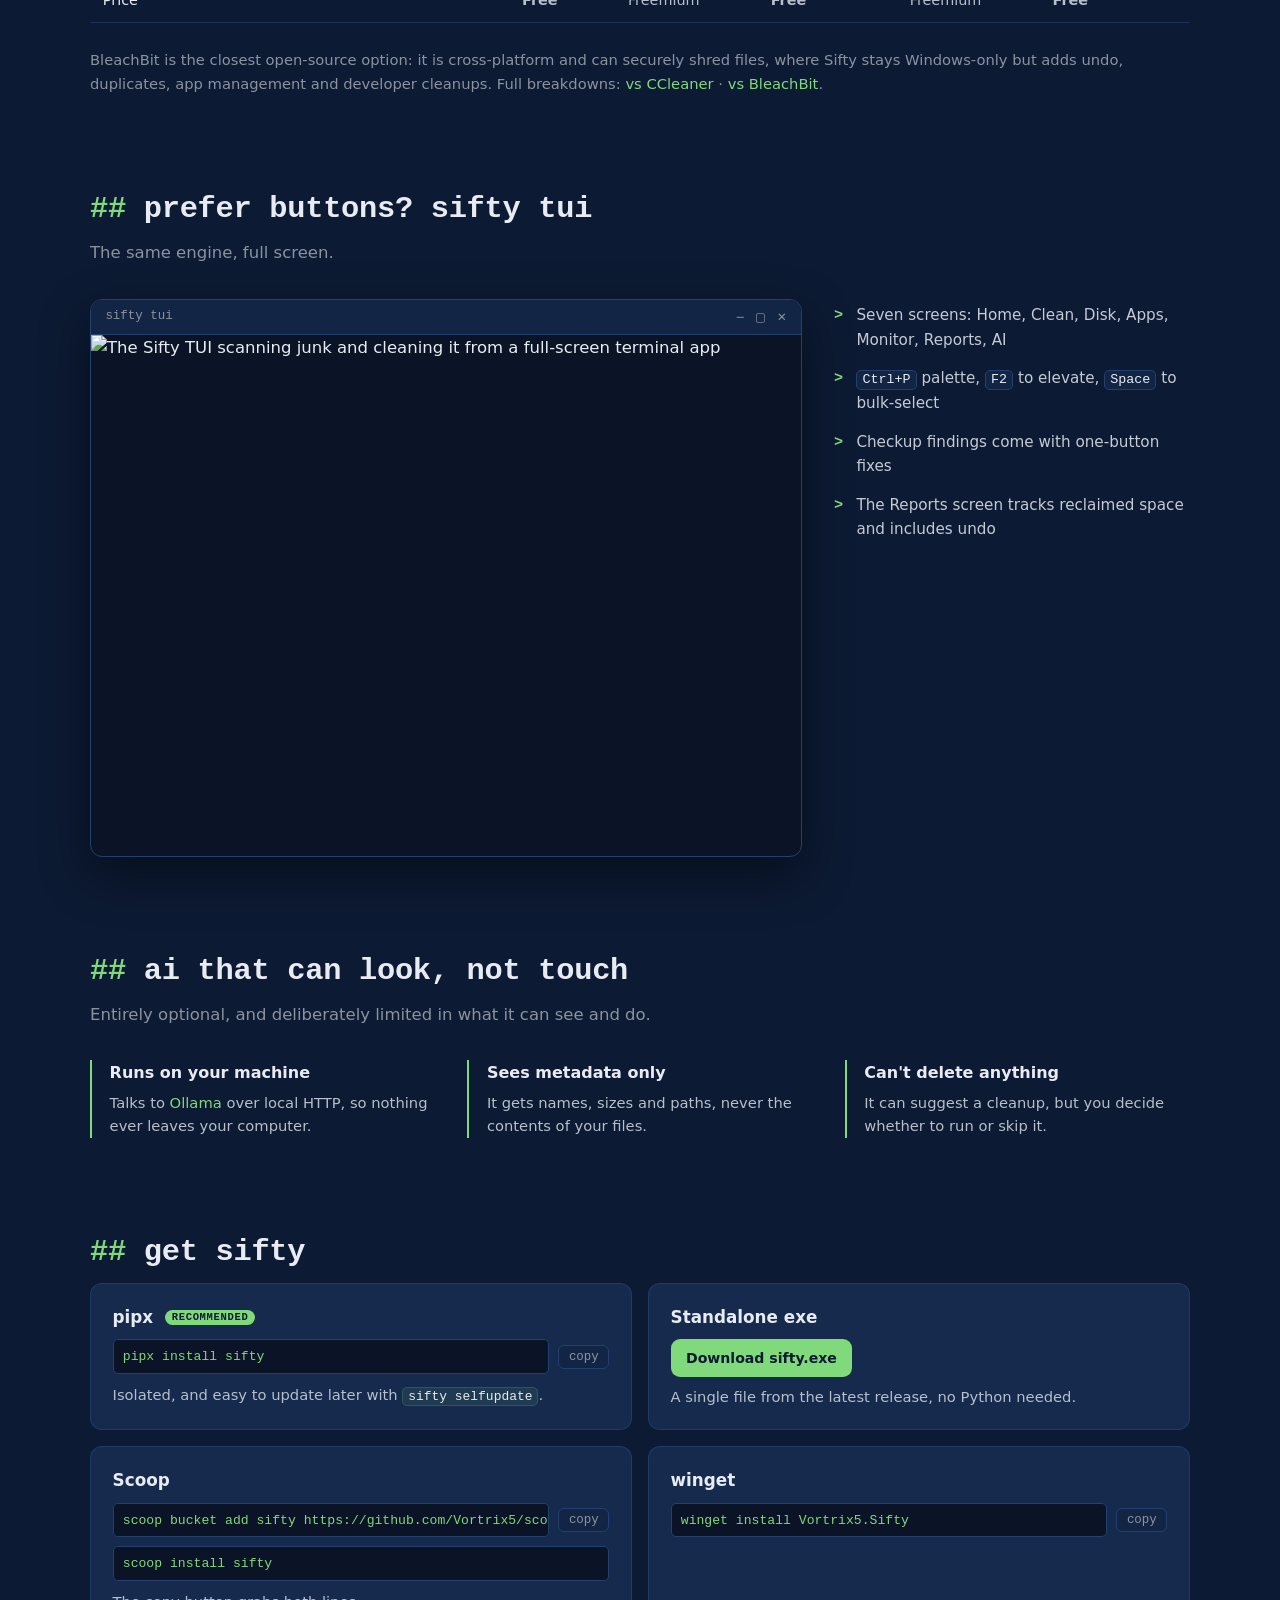
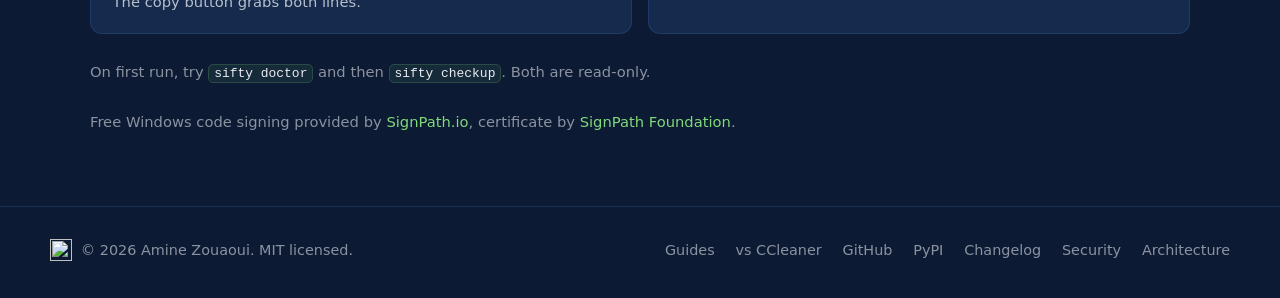
==== commit 1563c8b1: "(chore) release 0.10.0" ====
--- a/site/index.html
+++ b/site/index.html
@@ -28,7 +28,7 @@
     "description": "An open source Windows maintenance CLI and TUI that cleans junk, finds duplicate files, manages apps and updates, and purges developer clutter. Dry-run by default, deletes only to the Recycle Bin, and every clean can be undone.",
     "url": "https://sifty.tech/",
     "downloadUrl": "https://github.com/Vortrix5/sifty/releases/latest",
-    "softwareVersion": "0.9.0",
+    "softwareVersion": "0.10.0",
     "license": "https://opensource.org/licenses/MIT",
     "image": "https://sifty.tech/assets/social-preview.png",
     "screenshot": "https://sifty.tech/assets/demo.gif",
--- a/site/style.css
+++ b/site/style.css
@@ -0,0 +1,700 @@
+/* Sifty one-pager. No framework, no external fonts. */
+
+:root {
+  --bg: #0c1a33;
+  --bg-raise: #122544;
+  --panel: #152a4d;
+  --panel-edge: #24406e;
+  --term-bg: #0a1426;
+  --text: #e8ecf2;
+  --muted: #8b93a1;
+  --green: #80d97a;
+  --green-dim: #4f8f4b;
+  --yellow: #e5c07b;
+  --red: #e06c75;
+  --cyan: #6fc3df;
+  --magenta: #c678dd;
+  --mono: "Cascadia Code", "JetBrains Mono", Consolas, "SF Mono", ui-monospace, Menlo, monospace;
+  --sans: system-ui, "Segoe UI", -apple-system, sans-serif;
+}
+
+* { box-sizing: border-box; }
+
+html { scroll-behavior: smooth; scroll-padding-top: 4rem; }
+
+body {
+  margin: 0;
+  background: var(--bg);
+  color: var(--text);
+  font-family: var(--sans);
+  font-size: 16.5px;
+  line-height: 1.6;
+  -webkit-font-smoothing: antialiased;
+}
+
+a { color: var(--green); text-decoration: none; }
+a:hover { text-decoration: underline; }
+
+code, kbd {
+  font-family: var(--mono);
+  font-size: 0.88em;
+  background: rgba(128, 217, 122, 0.09);
+  border: 1px solid rgba(128, 217, 122, 0.18);
+  border-radius: 5px;
+  padding: 0.08em 0.38em;
+  color: var(--text);
+  white-space: nowrap;
+}
+
+kbd { background: var(--bg-raise); border-color: var(--panel-edge); }
+
+::selection { background: rgba(128, 217, 122, 0.3); }
+
+/* ---------- nav ---------- */
+
+.nav {
+  position: sticky;
+  top: 0;
+  z-index: 50;
+  display: flex;
+  align-items: center;
+  gap: 0.5rem 1rem;
+  padding: 0.65rem clamp(1rem, 4vw, 2.5rem);
+  background: rgba(12, 26, 51, 0.85);
+  -webkit-backdrop-filter: blur(10px);
+  backdrop-filter: blur(10px);
+  border-bottom: 1px solid rgba(36, 64, 110, 0.6);
+}
+
+.nav-brand {
+  display: flex;
+  align-items: center;
+  gap: 0.55rem;
+  font-family: var(--mono);
+  font-weight: 700;
+  font-size: 1.15rem;
+  color: var(--text);
+}
+.nav-brand:hover { text-decoration: none; }
+.nav-brand img { display: block; }
+
+.nav-links {
+  display: flex;
+  align-items: center;
+  gap: clamp(0.7rem, 2vw, 1.4rem);
+  margin-left: auto;
+  font-size: 0.92rem;
+}
+.nav-links a { color: var(--muted); }
+.nav-links a:hover { color: var(--text); text-decoration: none; }
+
+.nav-gh {
+  display: inline-flex;
+  align-items: center;
+  gap: 0.4rem;
+  padding: 0.32rem 0.75rem;
+  border: 1px solid var(--panel-edge);
+  border-radius: 8px;
+  color: var(--text);
+}
+.nav-gh:hover { text-decoration: none; }
+.nav-gh:hover { border-color: var(--green); }
+
+/* ---------- hero ---------- */
+
+.hero {
+  display: grid;
+  grid-template-columns: minmax(320px, 5fr) minmax(0, 7fr);
+  gap: clamp(1.5rem, 4vw, 3.5rem);
+  align-items: center;
+  max-width: 1180px;
+  margin: 0 auto;
+  padding: clamp(2.5rem, 7vh, 5rem) clamp(1rem, 4vw, 2.5rem) 2rem;
+  background:
+    radial-gradient(ellipse 60% 50% at 70% 10%, rgba(128, 217, 122, 0.06), transparent 70%),
+    radial-gradient(circle at 1px 1px, rgba(232, 236, 242, 0.045) 1px, transparent 0);
+  background-size: auto, 26px 26px;
+}
+
+.wordmark {
+  margin: 0;
+  font-family: var(--mono);
+  font-size: clamp(3.4rem, 7vw, 5rem);
+  font-weight: 700;
+  letter-spacing: -0.03em;
+  line-height: 1;
+}
+
+.caret {
+  display: inline-block;
+  width: 0.16em;
+  height: 0.72em;
+  margin-left: 0.12em;
+  border-radius: 0.04em;
+  background: var(--green);
+  animation: blink 1.1s steps(1) infinite;
+}
+
+@keyframes blink { 50% { opacity: 0; } }
+
+.tagline {
+  margin: 0.5rem 0 1rem;
+  font-family: var(--mono);
+  color: var(--muted);
+  font-size: clamp(1rem, 2vw, 1.2rem);
+  letter-spacing: 0.02em;
+}
+
+.lede { margin: 0 0 1.5rem; max-width: 34rem; color: #c4cbd6; }
+
+.install-pill {
+  display: inline-flex;
+  align-items: center;
+  gap: 0.75rem;
+  max-width: 100%;
+  padding: 0.55rem 0.6rem 0.55rem 1rem;
+  background: var(--term-bg);
+  border: 1px solid var(--panel-edge);
+  border-radius: 10px;
+  margin-bottom: 1.1rem;
+}
+.install-pill > code {
+  background: none;
+  border: none;
+  padding: 0;
+  font-size: 1rem;
+  color: var(--green);
+}
+.install-pill > code::before { content: "> "; color: var(--muted); }
+
+.copy-btn {
+  font-family: var(--mono);
+  font-size: 0.78rem;
+  color: var(--muted);
+  background: var(--bg-raise);
+  border: 1px solid var(--panel-edge);
+  border-radius: 6px;
+  padding: 0.25rem 0.6rem;
+  cursor: pointer;
+  transition: color 0.15s, border-color 0.15s;
+}
+.copy-btn:hover { color: var(--green); border-color: var(--green-dim); }
+.copy-btn.copied { color: var(--green); border-color: var(--green); }
+
+.hero-actions { display: flex; flex-wrap: wrap; gap: 0.75rem; margin-bottom: 0.9rem; }
+
+.btn {
+  display: inline-block;
+  padding: 0.6rem 1.25rem;
+  border-radius: 9px;
+  font-weight: 600;
+  font-size: 0.95rem;
+  border: 1px solid transparent;
+}
+.btn:hover { text-decoration: none; }
+.btn-primary { background: var(--green); color: #0c1a33; }
+.btn-primary:hover { background: #95e890; }
+.btn-ghost { border-color: var(--panel-edge); color: var(--text); }
+.btn-ghost:hover { border-color: var(--green); color: var(--green); }
+.btn-small { padding: 0.4rem 0.9rem; font-size: 0.88rem; }
+
+.hero-fine { margin: 0; font-size: 0.84rem; color: var(--muted); }
+
+/* ---------- terminal chrome ---------- */
+
+.term {
+  background: var(--term-bg);
+  border: 1px solid var(--panel-edge);
+  border-radius: 12px;
+  overflow: hidden;
+  box-shadow: 0 18px 50px rgba(0, 0, 0, 0.45);
+}
+
+.term-bar {
+  display: flex;
+  align-items: center;
+  justify-content: space-between;
+  padding: 0.45rem 0.9rem;
+  background: var(--bg-raise);
+  border-bottom: 1px solid var(--panel-edge);
+}
+
+.term-title {
+  font-family: var(--mono);
+  font-size: 0.78rem;
+  color: var(--muted);
+}
+
+.term-controls { display: flex; gap: 0.7rem; color: var(--muted); font-style: normal; }
+.term-controls i { font-style: normal; font-size: 0.72rem; }
+
+.term-body {
+  padding: 0.9rem 1.1rem 1.1rem;
+  font-family: var(--mono);
+  font-size: 12.5px;
+  line-height: 1.5;
+  overflow-x: auto;
+  min-height: 120px;
+  max-height: 560px;
+  overflow-y: auto;
+}
+
+/* Fixed height so the looping animation doesn't resize the page. */
+.hero-term .term-body { height: 560px; }
+
+.term-body > div { white-space: nowrap; }
+
+.t-out {
+  margin: 0.15rem 0 0.7rem;
+  font-family: inherit;
+  font-size: inherit;
+  line-height: inherit;
+  white-space: pre;
+}
+
+/* Wide transcripts have compact twins that only show on small screens. */
+.mobile-only { display: none; }
+
+/* AI section: light columns, no card chrome */
+.ai-row {
+  display: grid;
+  grid-template-columns: repeat(3, 1fr);
+  gap: 2rem;
+}
+.ai-row > div {
+  border-left: 2px solid var(--green);
+  padding-left: 1.1rem;
+}
+.ai-row h3 { margin: 0 0 0.3rem; font-size: 1rem; }
+.ai-row p { margin: 0; font-size: 0.92rem; color: #b7bfcc; }
+
+/* terminal palette */
+.c-p { color: var(--green); font-weight: 700; }
+.c-g { color: var(--green); }
+.c-y { color: var(--yellow); }
+.c-r { color: var(--red); }
+.c-cy { color: var(--cyan); }
+.c-mag { color: var(--magenta); }
+.c-d { color: #56627a; }
+.c-b { font-weight: 700; }
+.t-i { font-style: italic; }
+
+.type-caret {
+  display: inline-block;
+  width: 7px;
+  height: 1em;
+  vertical-align: text-bottom;
+  background: var(--green);
+  animation: blink 1s steps(1) infinite;
+}
+
+/* ---------- sections ---------- */
+
+.section {
+  max-width: 1180px;
+  margin: 0 auto;
+  padding: clamp(3.5rem, 10vh, 6.5rem) clamp(1rem, 4vw, 2.5rem) 0;
+}
+
+.section h2 {
+  font-family: var(--mono);
+  font-size: clamp(1.45rem, 3vw, 1.9rem);
+  font-weight: 700;
+  letter-spacing: -0.01em;
+  margin: 0 0 0.4rem;
+}
+.section h2::before { content: "## "; color: var(--green); }
+
+.section-sub { margin: 0 0 2rem; color: var(--muted); max-width: 44rem; }
+.section-foot { margin: 1.6rem 0 0; color: var(--muted); font-size: 0.92rem; }
+
+.grid { display: grid; gap: 1rem; }
+.grid-2 { grid-template-columns: repeat(2, 1fr); }
+.grid-3 { grid-template-columns: repeat(3, 1fr); }
+.grid-4 { grid-template-columns: repeat(4, 1fr); }
+/* Let tracks shrink below the cards' content width (long install
+   commands would otherwise stretch the whole grid past the viewport). */
+.grid > * { min-width: 0; }
+
+.card {
+  background: var(--panel);
+  border: 1px solid rgba(36, 64, 110, 0.8);
+  border-radius: 12px;
+  padding: 1.25rem 1.35rem;
+  transition: border-color 0.2s, transform 0.2s;
+}
+.card:hover { border-color: var(--green-dim); transform: translateY(-2px); }
+
+.card h3 { margin: 0 0 0.5rem; font-size: 1.02rem; }
+.card p { margin: 0; font-size: 0.92rem; color: #b7bfcc; }
+
+.card-cmd {
+  font-family: var(--mono);
+  color: var(--green);
+  font-weight: 600;
+  font-size: 1rem !important;
+}
+
+.card-num { position: relative; }
+.card-num .num {
+  font-family: var(--mono);
+  font-size: 0.78rem;
+  color: var(--green);
+  opacity: 0.85;
+  display: block;
+  margin-bottom: 0.45rem;
+}
+
+.badge {
+  font-family: var(--mono);
+  font-size: 0.66rem;
+  font-weight: 600;
+  text-transform: uppercase;
+  letter-spacing: 0.06em;
+  color: #0c1a33;
+  background: var(--green);
+  border-radius: 99px;
+  padding: 0.12em 0.6em;
+  vertical-align: middle;
+  margin-left: 0.4rem;
+}
+
+/* ---------- demo tabs ---------- */
+
+.tabs { display: flex; flex-wrap: wrap; gap: 0.5rem; margin-bottom: 1rem; }
+
+.tab {
+  font-family: var(--mono);
+  font-size: 0.88rem;
+  color: var(--muted);
+  background: none;
+  border: 1px solid var(--panel-edge);
+  border-radius: 8px;
+  padding: 0.42rem 1.1rem;
+  cursor: pointer;
+  transition: color 0.15s, border-color 0.15s, background 0.15s;
+}
+.tab:hover { color: var(--text); }
+.tab.is-active {
+  color: #0c1a33;
+  background: var(--green);
+  border-color: var(--green);
+  font-weight: 600;
+}
+
+.term-wide .term-body { max-height: none; }
+
+.panel-note {
+  font-family: var(--sans);
+  font-size: 0.88rem;
+  color: var(--muted);
+  margin: 0.4rem 0 0.2rem;
+  white-space: normal !important;
+}
+
+/* ---------- safety code proof ---------- */
+
+.code-proof {
+  display: grid;
+  grid-template-columns: minmax(280px, 2fr) minmax(0, 3fr);
+  gap: 1.5rem;
+  align-items: center;
+  margin-top: 2rem;
+  background: var(--panel);
+  border: 1px solid rgba(36, 64, 110, 0.8);
+  border-radius: 14px;
+  padding: clamp(1.2rem, 3vw, 2rem);
+}
+
+.code-proof-text h3 { margin: 0 0 0.6rem; font-size: 1.15rem; }
+.code-proof-text p { color: #b7bfcc; font-size: 0.95rem; margin: 0 0 1.1rem; }
+
+.code-block {
+  margin: 0;
+  background: var(--term-bg);
+  border: 1px solid var(--panel-edge);
+  border-radius: 10px;
+  padding: 1.1rem 1.3rem;
+  font-family: var(--mono);
+  font-size: 12.5px;
+  line-height: 1.6;
+  overflow-x: auto;
+  white-space: pre;
+}
+
+/* ---------- TUI ---------- */
+
+.tui-wrap {
+  display: grid;
+  grid-template-columns: minmax(0, 8fr) minmax(260px, 4fr);
+  gap: 2rem;
+  align-items: start;
+}
+
+.tui-gif { display: block; width: 100%; height: auto; }
+
+.tui-points {
+  margin: 0.3rem 0 0;
+  padding: 0;
+  list-style: none;
+  display: grid;
+  gap: 0.9rem;
+  font-size: 0.95rem;
+  color: #c4cbd6;
+}
+.tui-points li { padding-left: 1.4rem; position: relative; }
+.tui-points li::before {
+  content: ">";
+  position: absolute;
+  left: 0;
+  color: var(--green);
+  font-family: var(--mono);
+  font-weight: 700;
+}
+
+/* ---------- install ---------- */
+
+.install-grid .install-card h3 { font-size: 1.05rem; }
+
+.cmd-line {
+  display: flex;
+  align-items: center;
+  gap: 0.6rem;
+  margin: 0.55rem 0;
+  min-width: 0;
+}
+.cmd-line code {
+  flex: 1;
+  min-width: 0;
+  overflow-x: auto;
+  padding: 0.45em 0.7em;
+  background: var(--term-bg);
+  border-color: var(--panel-edge);
+  color: var(--green);
+  font-size: 0.82rem;
+}
+.install-card p { margin-top: 0.55rem; }
+
+/* ---------- footer ---------- */
+
+.footer {
+  margin-top: clamp(3rem, 8vh, 5rem);
+  border-top: 1px solid rgba(36, 64, 110, 0.6);
+  padding: 2rem clamp(1rem, 4vw, 2.5rem) 2.4rem;
+}
+
+.footer-inner {
+  max-width: 1180px;
+  margin: 0 auto;
+  display: flex;
+  flex-wrap: wrap;
+  align-items: center;
+  justify-content: space-between;
+  gap: 1rem;
+}
+
+.footer-brand {
+  display: flex;
+  align-items: center;
+  gap: 0.55rem;
+  color: var(--muted);
+  font-size: 0.9rem;
+}
+
+.footer-links { display: flex; flex-wrap: wrap; gap: 1.3rem; font-size: 0.9rem; }
+.footer-links a { color: var(--muted); }
+.footer-links a:hover { color: var(--green); }
+
+/* ---------- reveal on scroll ---------- */
+
+.reveal { opacity: 0; transform: translateY(18px); transition: opacity 0.55s ease, transform 0.55s ease; }
+.reveal.is-visible { opacity: 1; transform: none; }
+
+/* ---------- responsive ---------- */
+
+@media (max-width: 1020px) {
+  /* minmax(0, …): a plain 1fr track refuses to shrink below the wide
+     terminal transcripts and pushes the page past the viewport. */
+  .hero { grid-template-columns: minmax(0, 1fr); }
+  .grid-3, .grid-4 { grid-template-columns: repeat(2, 1fr); }
+  .tui-wrap { grid-template-columns: minmax(0, 1fr); }
+  .code-proof { grid-template-columns: minmax(0, 1fr); }
+}
+
+@media (max-width: 720px) {
+  .grid-3, .grid-2, .grid-4, .ai-row { grid-template-columns: 1fr; }
+  html { scroll-padding-top: 6.5rem; }
+
+  /* Two deliberate nav rows: brand + GitHub on top, the section
+     links spread across their own full-width row underneath. */
+  .nav { flex-wrap: wrap; padding: 0.55rem 1rem; }
+  .nav-links {
+    order: 3;
+    flex-basis: 100%;
+    margin-left: 0;
+    justify-content: space-between;
+    gap: 0.4rem;
+    font-size: 0.88rem;
+  }
+  .nav-gh { margin-left: auto; }
+  .hero { padding-top: 2.2rem; }
+  .term-body, .code-block { font-size: 11px; }
+  .footer-links { gap: 1rem; }
+
+  /* Swap the wide transcripts for their compact twins and wrap long
+     lines like a real terminal would instead of overflowing. */
+  .desktop-only { display: none; }
+  .mobile-only { display: block; }
+  .term-body > div,
+  .term-body .t-out { white-space: pre-wrap; overflow-wrap: anywhere; }
+  .hero-term .term-body { height: 460px; }
+}
+
+@media (max-width: 420px) {
+  .hero-actions .btn { flex: 1 1 auto; text-align: center; }
+  .term-body { font-size: 10px; }
+}
+
+/* ---------- reduced motion ---------- */
+
+@media (prefers-reduced-motion: reduce) {
+  html { scroll-behavior: auto; }
+  .caret, .type-caret { animation: none; }
+  .reveal { opacity: 1; transform: none; transition: none; }
+  .card, .card:hover,
+  .guide-card, .guide-card:hover { transform: none; }
+}
+
+/* ---------- docs / guide articles ---------- */
+
+.doc {
+  max-width: 820px;
+  margin: 0 auto;
+  padding: clamp(2rem, 6vh, 3.5rem) clamp(1rem, 4vw, 2.5rem) 0;
+}
+
+.crumbs {
+  font-family: var(--mono);
+  font-size: 0.82rem;
+  color: var(--muted);
+  margin: 0 0 1.5rem;
+}
+.crumbs a { color: var(--muted); }
+.crumbs a:hover { color: var(--green); }
+.crumbs .sep { color: #455175; padding: 0 0.35rem; }
+
+.doc-title {
+  font-family: var(--mono);
+  font-size: clamp(1.9rem, 4.5vw, 2.55rem);
+  font-weight: 700;
+  letter-spacing: -0.02em;
+  line-height: 1.18;
+  margin: 0 0 0.7rem;
+}
+
+.doc-lede {
+  font-size: 1.1rem;
+  color: #c4cbd6;
+  margin: 0 0 1.1rem;
+}
+
+.doc-meta {
+  font-family: var(--mono);
+  font-size: 0.8rem;
+  color: var(--muted);
+  margin: 0 0 2rem;
+  padding-bottom: 1.5rem;
+  border-bottom: 1px solid rgba(36, 64, 110, 0.6);
+}
+
+/* prose body */
+.prose { color: #d3d9e2; }
+.prose p, .prose ul, .prose ol { margin: 0 0 1.05rem; line-height: 1.72; }
+.prose h2 {
+  font-family: var(--mono);
+  font-size: 1.4rem;
+  font-weight: 700;
+  letter-spacing: -0.01em;
+  margin: 2.5rem 0 0.6rem;
+  scroll-margin-top: 5rem;
+}
+.prose h3 { font-size: 1.12rem; margin: 1.8rem 0 0.4rem; }
+.prose a { color: var(--green); text-decoration: underline; text-underline-offset: 2px; }
+.prose ul, .prose ol { padding-left: 1.3rem; }
+.prose li { margin: 0.3rem 0; }
+.prose li::marker { color: var(--green-dim); }
+.prose strong { color: var(--text); }
+.prose .code-block { margin: 1.2rem 0; }
+
+/* callout */
+.note {
+  background: var(--panel);
+  border: 1px solid rgba(36, 64, 110, 0.8);
+  border-left: 3px solid var(--green);
+  border-radius: 10px;
+  padding: 0.9rem 1.1rem;
+  margin: 1.4rem 0;
+  font-size: 0.94rem;
+  color: #c4cbd6;
+}
+.note strong { color: var(--text); }
+.note.warn { border-left-color: var(--yellow); }
+
+/* comparison table */
+.table-wrap { overflow-x: auto; margin: 1.4rem 0; }
+.cmp-table { width: 100%; border-collapse: collapse; font-size: 0.9rem; }
+.cmp-table th, .cmp-table td {
+  text-align: left;
+  padding: 0.6rem 0.8rem;
+  border-bottom: 1px solid rgba(36, 64, 110, 0.6);
+  white-space: nowrap;
+}
+.cmp-table th { color: var(--text); font-family: var(--mono); font-size: 0.8rem; }
+.cmp-table td:first-child { white-space: normal; color: var(--text); }
+.cmp-table td { color: #b7bfcc; }
+.cmp-table tr:hover td { background: rgba(128, 217, 122, 0.03); }
+.cmp-yes { color: var(--green); font-weight: 600; }
+.cmp-no { color: var(--red); }
+.cmp-mid { color: var(--yellow); }
+
+/* end-of-article CTA */
+.cta {
+  margin: 2.8rem 0 1rem;
+  background:
+    radial-gradient(ellipse 60% 90% at 85% 0%, rgba(128, 217, 122, 0.08), transparent 70%),
+    var(--panel);
+  border: 1px solid var(--panel-edge);
+  border-radius: 14px;
+  padding: clamp(1.4rem, 3vw, 2rem);
+}
+.cta h2 { font-family: var(--mono); font-size: 1.3rem; margin: 0 0 0.5rem; }
+.cta p { margin: 0 0 1rem; color: #c4cbd6; }
+.cta .install-pill { margin-bottom: 0.4rem; }
+
+/* related guides */
+.related { margin: 2.8rem 0 0; border-top: 1px solid rgba(36, 64, 110, 0.6); padding-top: 1.7rem; }
+.related h2 { font-family: var(--mono); font-size: 1.15rem; margin: 0 0 1rem; }
+.related-list { display: grid; gap: 0.8rem; padding: 0; margin: 0; list-style: none; }
+.related-list a { color: var(--text); font-weight: 600; }
+.related-list a:hover { color: var(--green); text-decoration: none; }
+.related-list .r-desc { display: block; color: var(--muted); font-size: 0.88rem; font-weight: 400; margin-top: 0.1rem; }
+
+/* guides hub grid */
+.guides-grid { display: grid; grid-template-columns: repeat(2, 1fr); gap: 1rem; }
+.guide-card {
+  display: block;
+  background: var(--panel);
+  border: 1px solid rgba(36, 64, 110, 0.8);
+  border-radius: 12px;
+  padding: 1.2rem 1.35rem;
+  color: var(--text);
+  transition: border-color 0.2s, transform 0.2s;
+}
+.guide-card:hover { border-color: var(--green-dim); transform: translateY(-2px); text-decoration: none; }
+.guide-card h3 { margin: 0 0 0.4rem; font-size: 1.02rem; }
+.guide-card p { margin: 0; font-size: 0.9rem; color: #b7bfcc; }
+
+@media (max-width: 720px) {
+  .guides-grid { grid-template-columns: 1fr; }
+  .cmp-table { font-size: 0.84rem; }
+}
